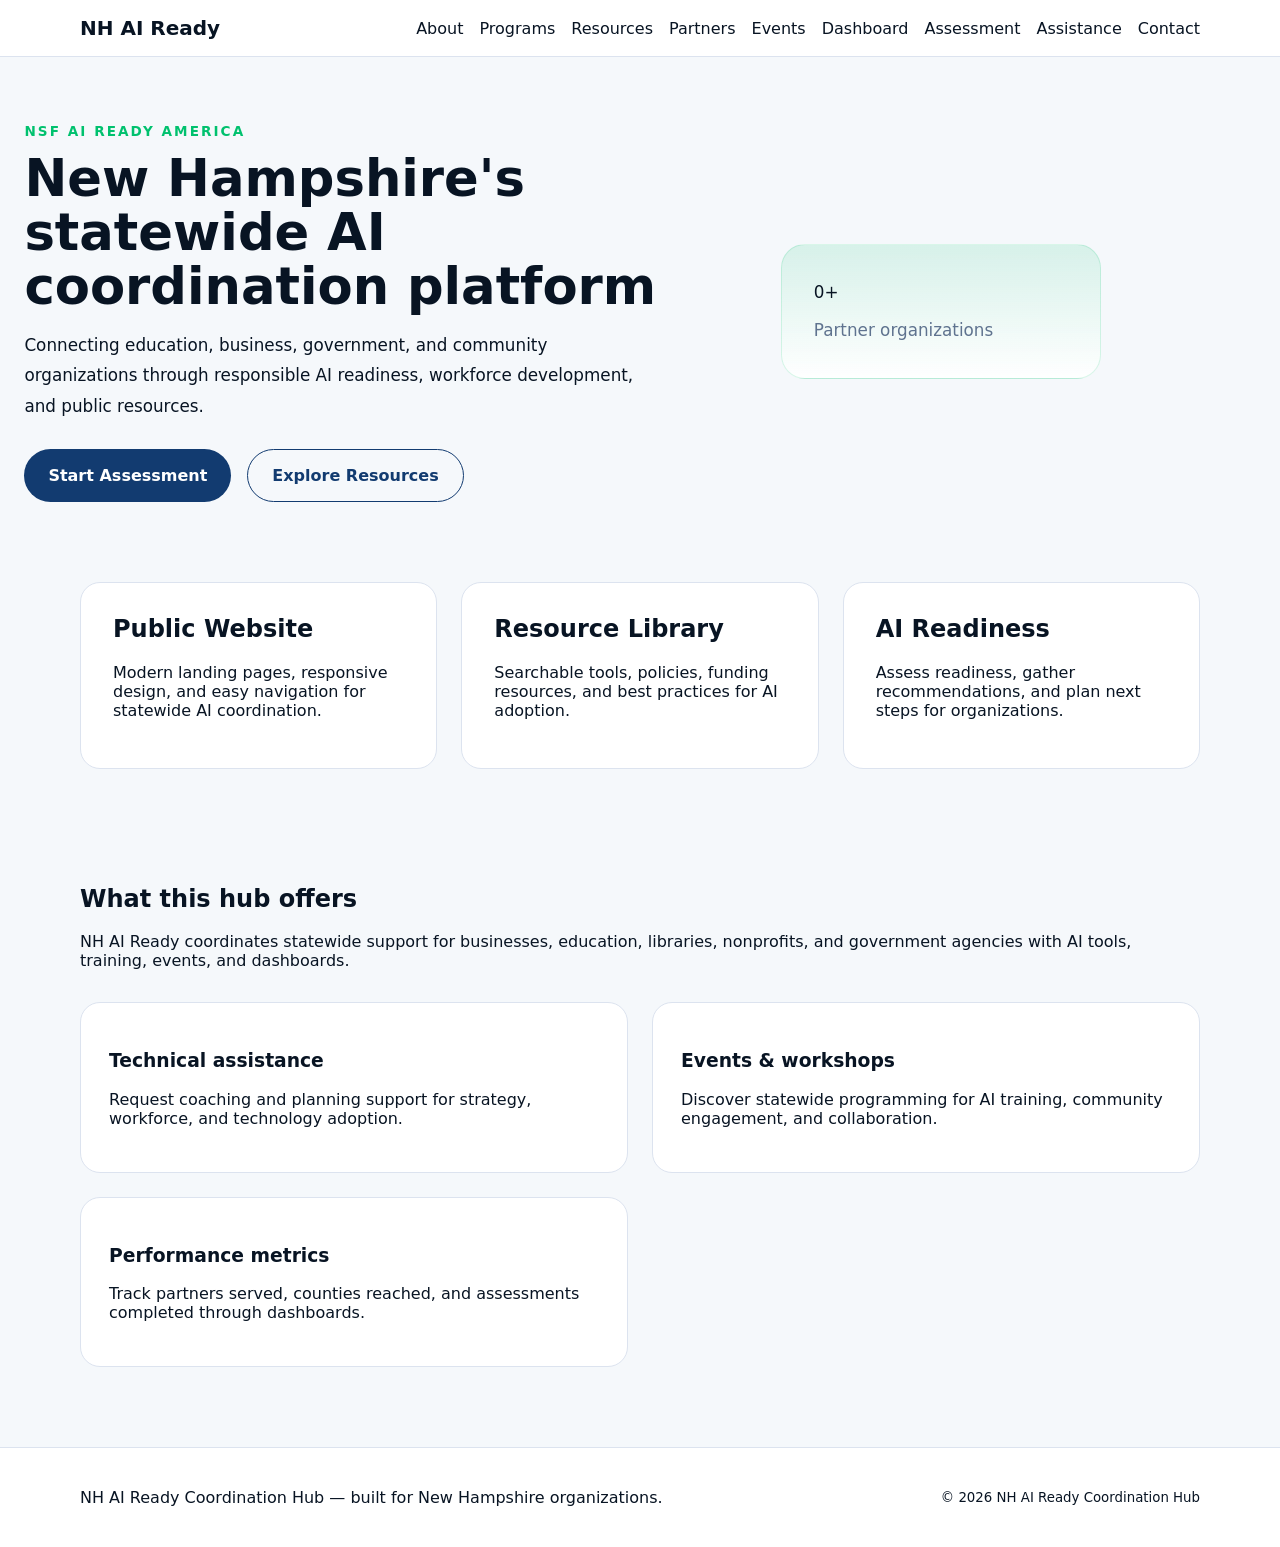
==== index.html @ 0f6755a7 "Add initial NH AI Ready website scaffold" ====
<!DOCTYPE html>
<html lang="en">
<head>
  <meta charset="UTF-8" />
  <meta name="viewport" content="width=device-width, initial-scale=1.0" />
  <title>NH AI Ready Coordination Hub</title>
  <link rel="stylesheet" href="css/style.css" />
  <link rel="stylesheet" href="css/animations.css" />
</head>
<body>
  <header class="site-header">
    <div class="container header-inner">
      <a class="brand" href="index.html">NH AI Ready</a>
      <button class="nav-toggle" aria-label="Open navigation" id="navToggle">Menu</button>
      <nav class="site-nav" id="siteNav">
        <a href="about.html">About</a>
        <a href="programs.html">Programs</a>
        <a href="resources.html">Resources</a>
        <a href="partners.html">Partners</a>
        <a href="events.html">Events</a>
        <a href="dashboard.html">Dashboard</a>
        <a href="assessment.html">Assessment</a>
        <a href="assistance.html">Assistance</a>
        <a href="contact.html">Contact</a>
      </nav>
    </div>
  </header>

  <main>
    <section class="hero">
      <div class="container hero-copy">
        <span class="eyebrow">NSF AI Ready America</span>
        <h1>New Hampshire's statewide AI coordination platform</h1>
        <p>Connecting education, business, government, and community organizations through responsible AI readiness, workforce development, and public resources.</p>
        <div class="hero-actions">
          <a class="button button-primary" href="assessment.html">Start Assessment</a>
          <a class="button button-secondary" href="resources.html">Explore Resources</a>
        </div>
      </div>
      <div class="hero-visual">
        <div class="stats-card">
          <p class="stat-number">0+</p>
          <p class="stat-label">Partner organizations</p>
        </div>
      </div>
    </section>

    <section class="features container">
      <article class="feature-card">
        <h2>Public Website</h2>
        <p>Modern landing pages, responsive design, and easy navigation for statewide AI coordination.</p>
      </article>
      <article class="feature-card">
        <h2>Resource Library</h2>
        <p>Searchable tools, policies, funding resources, and best practices for AI adoption.</p>
      </article>
      <article class="feature-card">
        <h2>AI Readiness</h2>
        <p>Assess readiness, gather recommendations, and plan next steps for organizations.</p>
      </article>
    </section>

    <section class="overview container">
      <div>
        <h2>What this hub offers</h2>
        <p>NH AI Ready coordinates statewide support for businesses, education, libraries, nonprofits, and government agencies with AI tools, training, events, and dashboards.</p>
      </div>
      <div class="overview-grid">
        <div class="overview-card">
          <h3>Technical assistance</h3>
          <p>Request coaching and planning support for strategy, workforce, and technology adoption.</p>
        </div>
        <div class="overview-card">
          <h3>Events & workshops</h3>
          <p>Discover statewide programming for AI training, community engagement, and collaboration.</p>
        </div>
        <div class="overview-card">
          <h3>Performance metrics</h3>
          <p>Track partners served, counties reached, and assessments completed through dashboards.</p>
        </div>
      </div>
    </section>
  </main>

  <footer class="site-footer">
    <div class="container footer-inner">
      <p>NH AI Ready Coordination Hub &mdash; built for New Hampshire organizations.</p>
      <small>© 2026 NH AI Ready Coordination Hub</small>
    </div>
  </footer>

  <script src="js/navigation.js"></script>
  <script src="js/app.js"></script>
</body>
</html>
---- css/style.css ----
:root {
  color-scheme: light;
  font-family: 'Inter', system-ui, -apple-system, BlinkMacSystemFont, 'Segoe UI', sans-serif;
  background: #f5f8fb;
  color: #081423;
  --bg: #f5f8fb;
  --surface: #ffffff;
  --surface-alt: #eef4fb;
  --text: #081423;
  --muted: #5f738f;
  --primary: #123b70;
  --accent: #00c16e;
  --accent-2: #00d4ff;
  --border: #dce3ef;
}

* {
  box-sizing: border-box;
}

body {
  margin: 0;
  min-height: 100vh;
  background: var(--bg);
  color: var(--text);
}

a {
  color: inherit;
  text-decoration: none;
}

img {
  max-width: 100%;
  display: block;
}

.container {
  width: min(1120px, calc(100% - 2rem));
  margin: 0 auto;
}

.site-header {
  background: white;
  border-bottom: 1px solid var(--border);
  position: sticky;
  top: 0;
  z-index: 10;
}

.header-inner {
  display: flex;
  align-items: center;
  justify-content: space-between;
  gap: 1rem;
  padding: 1rem 0;
}

.brand {
  font-weight: 700;
  font-size: 1.25rem;
}

.site-nav {
  display: flex;
  flex-wrap: wrap;
  gap: 1rem;
  align-items: center;
}

.nav-toggle {
  display: none;
  border: 1px solid var(--border);
  background: white;
  color: var(--text);
  padding: 0.65rem 1rem;
  border-radius: 0.75rem;
  cursor: pointer;
}

.hero {
  display: grid;
  gap: 2rem;
  padding: 4rem 0 2rem;
}

.hero-copy {
  max-width: 700px;
}

.eyebrow {
  color: var(--accent);
  font-weight: 700;
  text-transform: uppercase;
  letter-spacing: 0.15em;
  font-size: 0.85rem;
}

.hero h1 {
  font-size: clamp(2.5rem, 4vw, 4rem);
  margin: 0.75rem 0 1rem;
  line-height: 1.05;
}

.hero p {
  font-size: 1.05rem;
  line-height: 1.8;
  max-width: 40rem;
}

.hero-actions {
  display: flex;
  flex-wrap: wrap;
  gap: 1rem;
  margin-top: 1.75rem;
}

.button {
  display: inline-flex;
  align-items: center;
  justify-content: center;
  padding: 1rem 1.5rem;
  border-radius: 999px;
  font-weight: 700;
  transition: transform 0.2s ease, box-shadow 0.2s ease;
}

.button:hover {
  transform: translateY(-2px);
}

.button-primary {
  background: var(--primary);
  color: white;
}

.button-secondary {
  border: 1px solid var(--primary);
  color: var(--primary);
  background: transparent;
}

.stats-card {
  max-width: 320px;
  padding: 2rem;
  background: linear-gradient(180deg, rgba(0,193,110,0.12), rgba(255,255,255,0.9));
  border-radius: 1.5rem;
  border: 1px solid rgba(0,193,110,0.15);
}

.stat-number {
  font-size: 3rem;
  margin: 0;
}

.stat-label {
  margin: 0.5rem 0 0;
  color: var(--muted);
}

.features {
  display: grid;
  gap: 1.5rem;
  padding: 3rem 0;
}

.feature-card {
  padding: 2rem;
  border-radius: 1.25rem;
  background: var(--surface);
  border: 1px solid var(--border);
}

.feature-card h2 {
  margin-top: 0;
}

.overview {
  padding: 3rem 0 5rem;
}

.overview-grid {
  display: grid;
  gap: 1.5rem;
  margin-top: 2rem;
}

.overview-card {
  padding: 1.75rem;
  border-radius: 1.25rem;
  background: var(--surface);
  border: 1px solid var(--border);
}

.page-content {
  padding: 3rem 0 5rem;
}

.page-hero h1 {
  margin-bottom: 1rem;
}

.content-block {
  margin-top: 2rem;
  padding: 2rem;
  border-radius: 1.25rem;
  background: var(--surface);
  border: 1px solid var(--border);
}

.content-block ul {
  margin: 1rem 0 0;
  padding-left: 1.25rem;
}

.dashboard-grid {
  display: grid;
  gap: 1.5rem;
  margin-top: 2rem;
}

.dashboard-card {
  padding: 2rem;
  border-radius: 1.25rem;
  background: var(--surface);
  border: 1px solid var(--border);
}

.dashboard-card h2 {
  margin: 0 0 0.75rem;
}

.site-footer {
  border-top: 1px solid var(--border);
  background: var(--surface);
}

.footer-inner {
  display: flex;
  justify-content: space-between;
  gap: 1rem;
  align-items: center;
  padding: 1.5rem 0;
}

@media (min-width: 768px) {
  .hero {
    grid-template-columns: 1.2fr 0.8fr;
    align-items: center;
  }

  .features {
    grid-template-columns: repeat(3, minmax(0, 1fr));
  }

  .overview-grid,
  .dashboard-grid {
    grid-template-columns: repeat(2, minmax(0, 1fr));
  }
}

@media (max-width: 768px) {
  .site-nav {
    display: none;
    flex-direction: column;
    width: 100%;
    background: white;
    padding: 1rem 0;
    border-top: 1px solid var(--border);
  }

  .site-nav.open {
    display: flex;
  }

  .nav-toggle {
    display: inline-flex;
  }
}
---- css/animations.css ----
.fade-up {
  opacity: 0;
  transform: translateY(20px);
  animation: fadeUp 0.8s ease forwards;
}

@keyframes fadeUp {
  to {
    opacity: 1;
    transform: translateY(0);
  }
}
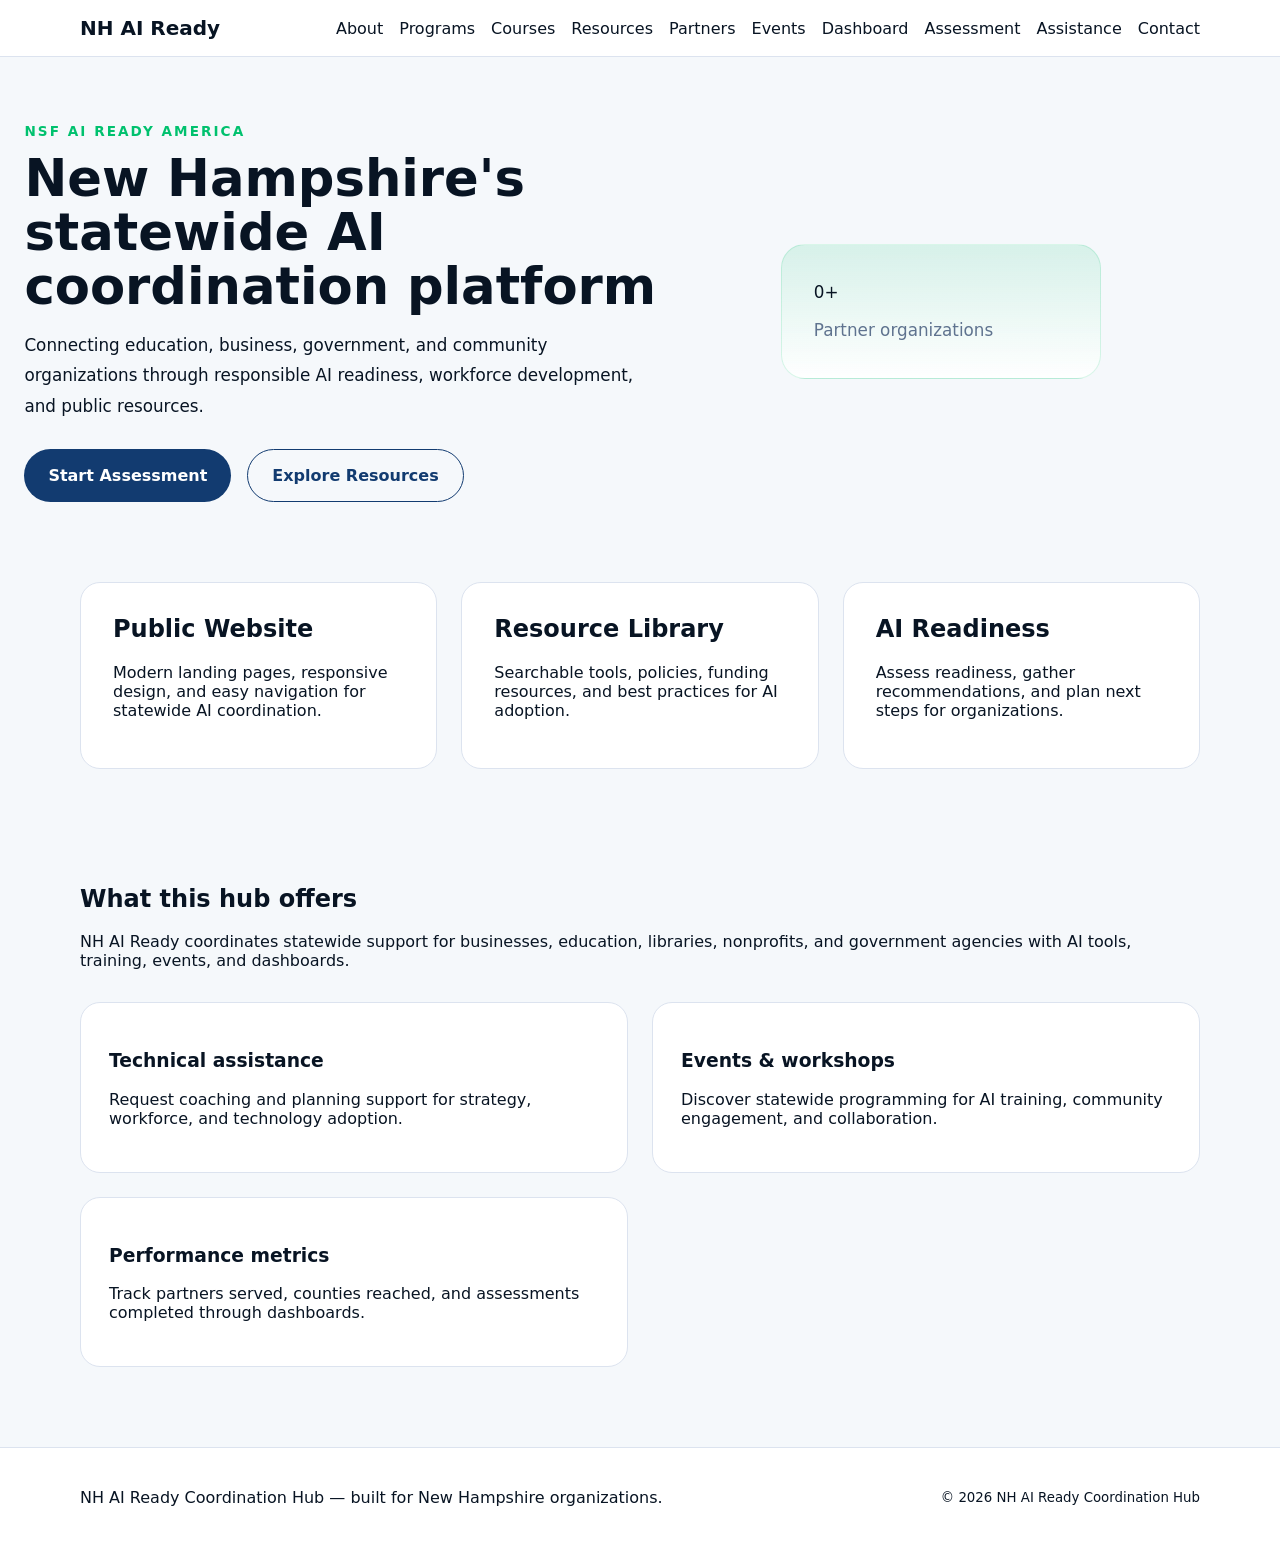
==== commit 18959a38: "Google Sheet updated and site should be using new tabs" ====
--- a/index.html
+++ b/index.html
@@ -15,6 +15,7 @@
       <nav class="site-nav" id="siteNav">
         <a href="about.html">About</a>
         <a href="programs.html">Programs</a>
+        <a href="courses.html">Courses</a>
         <a href="resources.html">Resources</a>
         <a href="partners.html">Partners</a>
         <a href="events.html">Events</a>
--- a/css/style.css
+++ b/css/style.css
@@ -230,6 +230,54 @@
   margin: 0 0 0.75rem;
 }
 
+.course-list {
+  display: grid;
+  gap: 1.5rem;
+  margin-top: 1.5rem;
+}
+
+.course-card {
+  padding: 1.75rem;
+  border-radius: 1.25rem;
+  background: var(--surface);
+  border: 1px solid var(--border);
+  display: grid;
+  gap: 1rem;
+}
+
+.course-head {
+  display: flex;
+  align-items: flex-start;
+  justify-content: space-between;
+  gap: 1rem;
+}
+
+.course-meta-text {
+  margin: 0.25rem 0 0;
+  color: var(--muted);
+}
+
+.course-badge {
+  background: var(--accent);
+  color: white;
+  padding: 0.5rem 0.75rem;
+  border-radius: 999px;
+  font-size: 0.9rem;
+  white-space: nowrap;
+}
+
+.course-footer {
+  display: flex;
+  align-items: center;
+  justify-content: space-between;
+  gap: 1rem;
+  flex-wrap: wrap;
+}
+
+.muted {
+  color: var(--muted);
+}
+
 .site-footer {
   border-top: 1px solid var(--border);
   background: var(--surface);
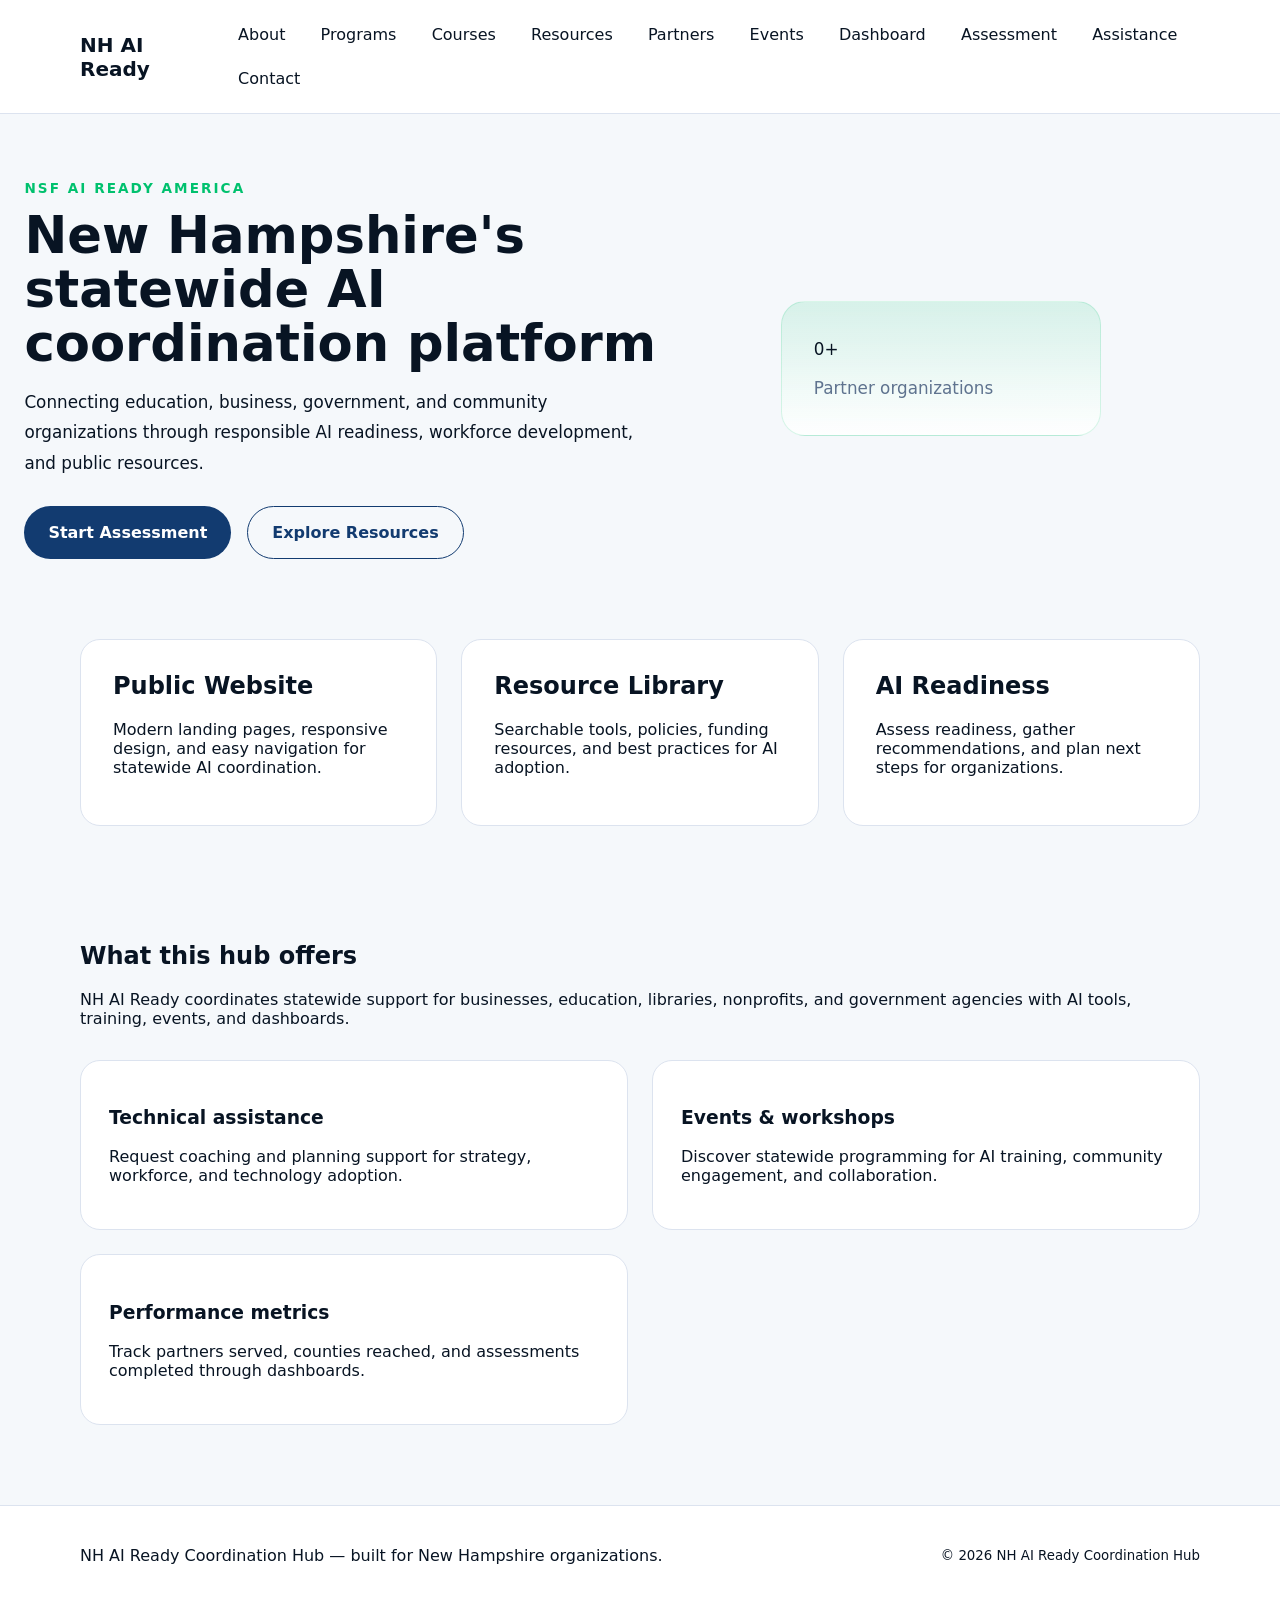
==== commit eaf54999: "nav is better" ====
--- a/index.html
+++ b/index.html
@@ -90,7 +90,7 @@
     </div>
   </footer>
 
-  <script src="js/navigation.js"></script>
+  <script src="js/navigation.js?v=1"></script>
   <script src="js/app.js"></script>
 </body>
 </html>
--- a/css/style.css
+++ b/css/style.css
@@ -64,8 +64,25 @@
 .site-nav {
   display: flex;
   flex-wrap: wrap;
-  gap: 1rem;
-  align-items: center;
+  gap: 0.5rem;
+  align-items: center;
+}
+
+.site-nav a {
+  padding: 0.55rem 0.85rem;
+  border-radius: 999px;
+  transition: background-color 0.2s ease, color 0.2s ease, transform 0.2s ease;
+}
+
+.site-nav a:hover {
+  background: var(--surface-alt);
+  transform: translateY(-1px);
+}
+
+.site-nav a.active {
+  background: var(--primary);
+  color: white;
+  font-weight: 600;
 }
 
 .nav-toggle {
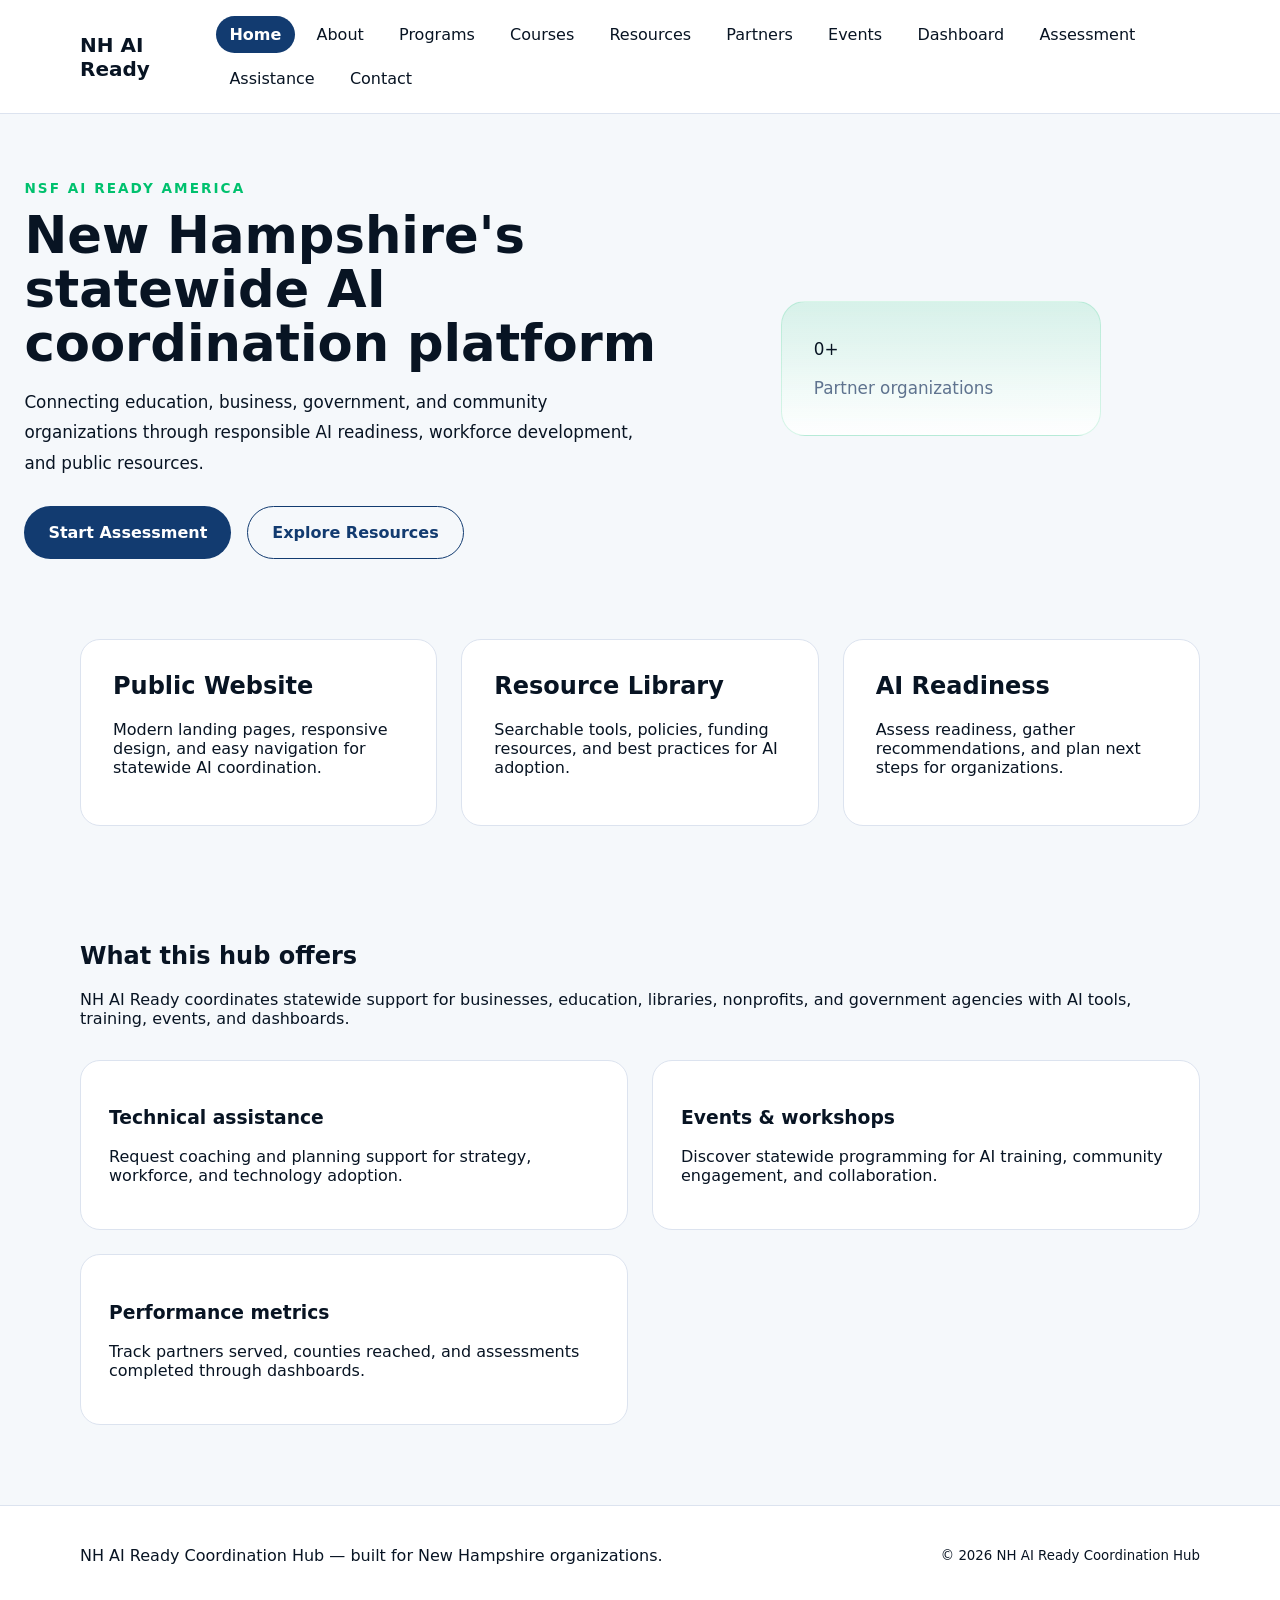
==== commit 9c5dcff8: "Navs fixed" ====
--- a/index.html
+++ b/index.html
@@ -13,6 +13,7 @@
       <a class="brand" href="index.html">NH AI Ready</a>
       <button class="nav-toggle" aria-label="Open navigation" id="navToggle">Menu</button>
       <nav class="site-nav" id="siteNav">
+        <a href="index.html">Home</a>
         <a href="about.html">About</a>
         <a href="programs.html">Programs</a>
         <a href="courses.html">Courses</a>
--- a/css/style.css
+++ b/css/style.css
@@ -332,12 +332,23 @@
     background: white;
     padding: 1rem 0;
     border-top: 1px solid var(--border);
+    position: absolute;
+    top: 100%;
+    left: 0;
+    right: 0;
+    z-index: 20;
+    box-shadow: 0 12px 24px rgba(8, 20, 35, 0.08);
   }
 
   .site-nav.open {
     display: flex;
   }
 
+  .site-nav a {
+    width: 100%;
+    text-align: left;
+  }
+
   .nav-toggle {
     display: inline-flex;
   }
